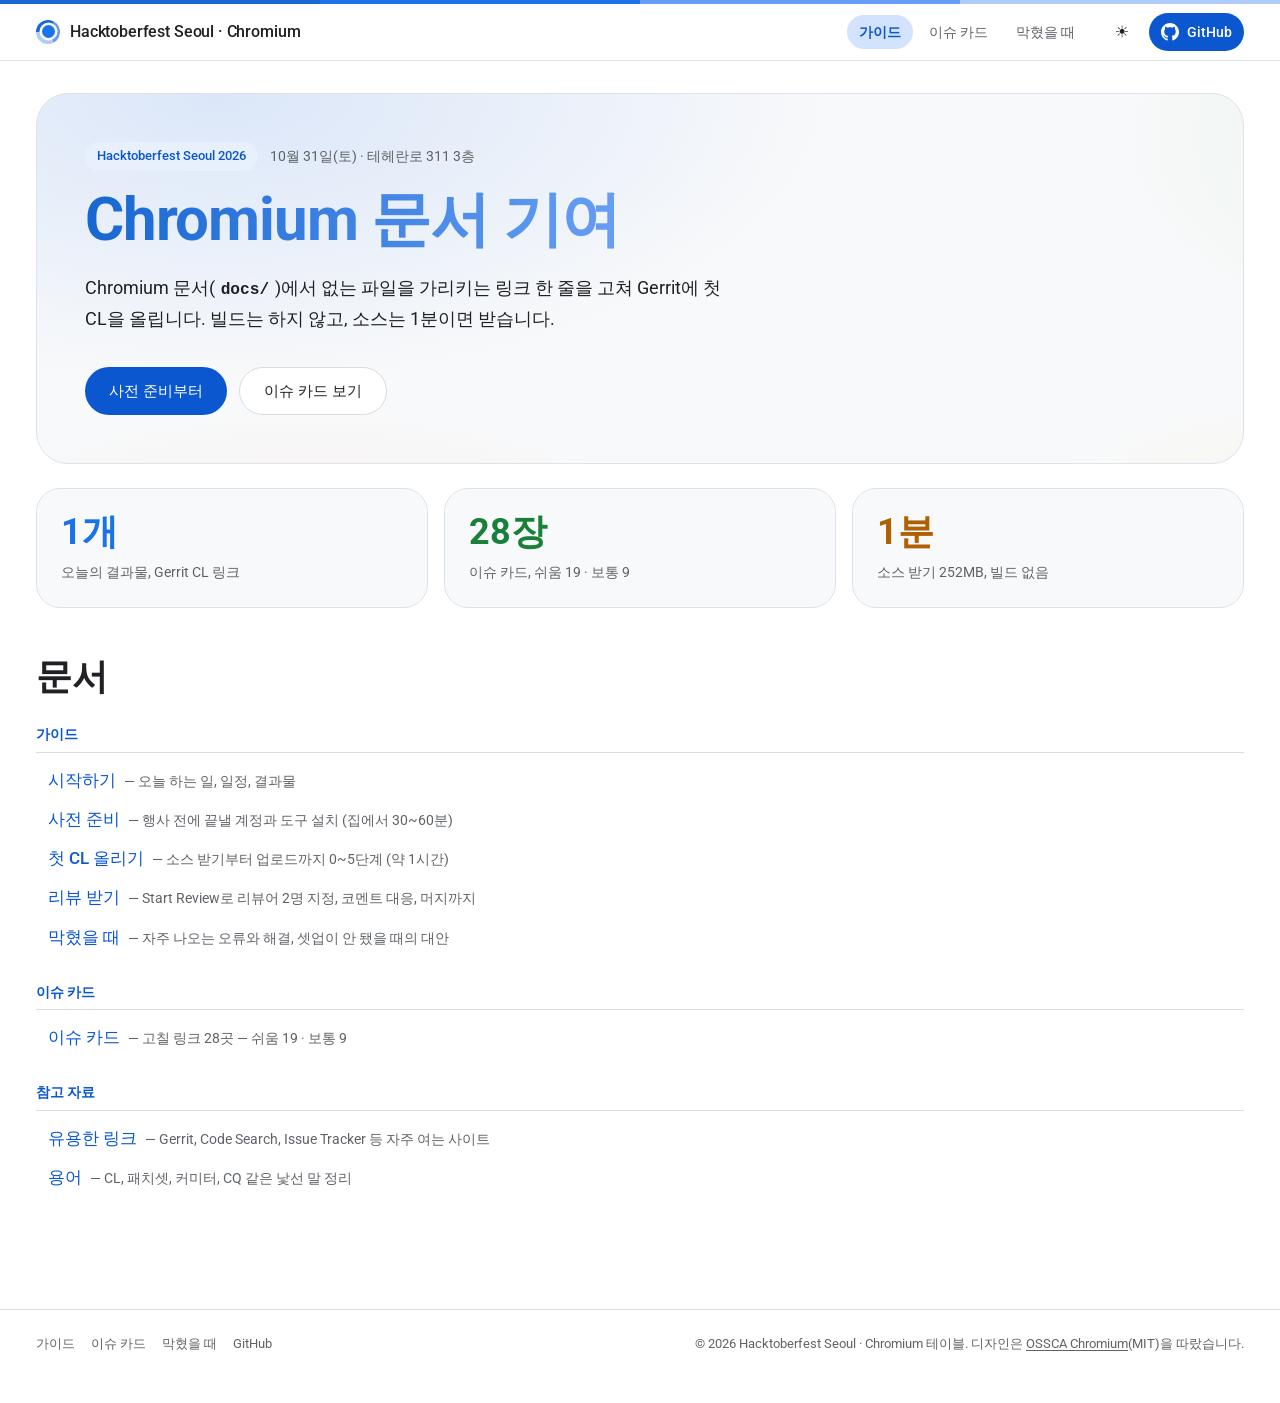
==== docs/index.html @ 9528ebf5 "Update guide site Co-Authored-By: Claude Opus 5.5 <noreply@anthropic.com>" ====
<!doctype html>
<html lang="ko">
<head>
<meta charset="utf-8">
<meta name="viewport" content="width=device-width, initial-scale=1">
<title>Hacktoberfest Seoul · Chromium 가이드</title>
<meta name="description" content="Hacktoberfest Seoul 2026 Chromium 테이블. Chromium 문서의 깨진 링크를 고쳐 Gerrit에 첫 CL을 올리는 가이드.">
<meta property="og:title" content="Hacktoberfest Seoul · Chromium 가이드">
<meta property="og:description" content="Hacktoberfest Seoul 2026 Chromium 테이블. Chromium 문서의 깨진 링크를 고쳐 Gerrit에 첫 CL을 올리는 가이드.">
<meta property="og:type" content="website">
<meta name="theme-color" content="#ffffff">
<link rel="icon" href="assets/favicon.png">
<link rel="preconnect" href="https://fonts.googleapis.com">
<link rel="preconnect" href="https://fonts.gstatic.com" crossorigin>
<link rel="stylesheet" href="https://fonts.googleapis.com/css2?family=Roboto:wght@400;500;700&display=swap">
<link rel="stylesheet" href="assets/site.css">
<script>(function(){try{var t=localStorage.getItem('theme');var d=t?t==='dark':window.matchMedia('(prefers-color-scheme: dark)').matches;if(d)document.documentElement.classList.add('dark');}catch(e){}})();</script>
</head>
<body>
<a class="skip" href="#main">본문으로 건너뛰기</a>
<header class="site-header">
  <div class="strip" aria-hidden="true"></div>
  <div class="container header-row">
    <a class="brand" href="index.html"><span class="mark" aria-hidden="true"><span></span></span><span class="brand-text">Hacktoberfest Seoul · Chromium</span></a>
    <nav class="site-nav" aria-label="주 메뉴"><a href="index.html" aria-current="page" class="is-active">가이드</a><a href="cards.html">이슈 카드</a><a href="troubleshooting.html">막혔을 때</a></nav>
    <div class="header-actions">
      <button type="button" class="theme-toggle" aria-label="테마 전환"><span class="sun">☀️</span><span class="moon">🌙</span></button>
      <a class="gh-pill" href="https://github.com/jmsmg/hacktoberfest-seoul-2026-chromium" target="_blank" rel="noopener" aria-label="GitHub 저장소"><svg xmlns="http://www.w3.org/2000/svg" width="18" height="18" viewBox="0 0 24 24" fill="currentColor" aria-hidden="true"><path d="M12 0c-6.626 0-12 5.373-12 12 0 5.302 3.438 9.8 8.207 11.387.599.111.793-.261.793-.577v-2.234c-3.338.726-4.033-1.416-4.033-1.416-.546-1.387-1.333-1.756-1.333-1.756-1.089-.745.083-.729.083-.729 1.205.084 1.839 1.237 1.839 1.237 1.07 1.834 2.807 1.304 3.492.997.107-.775.418-1.305.762-1.604-2.665-.305-5.467-1.334-5.467-5.931 0-1.311.469-2.381 1.236-3.221-.124-.303-.535-1.524.117-3.176 0 0 1.008-.322 3.301 1.23.957-.266 1.983-.399 3.003-.404 1.02.005 2.047.138 3.006.404 2.291-1.552 3.297-1.23 3.297-1.23.653 1.653.242 2.874.118 3.176.77.84 1.235 1.911 1.235 3.221 0 4.609-2.807 5.624-5.479 5.921.43.372.823 1.102.823 2.222v3.293c0 .319.192.694.801.576 4.765-1.589 8.199-6.086 8.199-11.386 0-6.627-5.373-12-12-12z"/></svg><span>GitHub</span></a>
    </div>
  </div>
</header>
<main id="main" class="container main">
<section class="hero brand-mesh">
  <p class="eyebrow"><span class="label-chip">Hacktoberfest Seoul 2026</span><span>10월 31일(토) · 테헤란로 311 3층</span></p>
  <h1 class="hero-title"><span class="brand-gradient-text">Chromium 문서 기여</span></h1>
  <p class="hero-lead">Chromium 문서(<code>docs/</code>)에서 없는 파일을 가리키는 링크 한 줄을 고쳐 Gerrit에 첫 CL을 올립니다. 빌드는 하지 않고, 소스는 1분이면 받습니다.</p>
  <div class="hero-cta"><a class="btn btn-primary" href="setup.html">사전 준비부터</a><a class="btn btn-outline" href="cards.html">이슈 카드 보기</a></div>
</section>
<section class="stats" aria-label="한눈에">
  <div class="stat"><p class="stat-num blue">1개</p><p class="stat-label">오늘의 결과물, Gerrit CL 링크</p></div>
  <div class="stat"><p class="stat-num green">28장</p><p class="stat-label">이슈 카드, 쉬움 19 · 보통 9</p></div>
  <div class="stat"><p class="stat-num amber">1분</p><p class="stat-label">소스 받기 252MB, 빌드 없음</p></div>
</section>
<section class="home-docs">
  <h2 class="page-title">문서</h2>
<section class="index-group"><h2>가이드</h2><ul><li><a href="start.html"><span class="index-title">시작하기</span><span class="index-desc">— 오늘 하는 일, 일정, 결과물</span></a></li><li><a href="setup.html"><span class="index-title">사전 준비</span><span class="index-desc">— 행사 전에 끝낼 계정과 도구 설치 (집에서 30~60분)</span></a></li><li><a href="first-cl.html"><span class="index-title">첫 CL 올리기</span><span class="index-desc">— 소스 받기부터 업로드까지 0~5단계 (약 1시간)</span></a></li><li><a href="review.html"><span class="index-title">리뷰 받기</span><span class="index-desc">— Start Review로 리뷰어 2명 지정, 코멘트 대응, 머지까지</span></a></li><li><a href="troubleshooting.html"><span class="index-title">막혔을 때</span><span class="index-desc">— 자주 나오는 오류와 해결, 셋업이 안 됐을 때의 대안</span></a></li></ul></section>
<section class="index-group"><h2>이슈 카드</h2><ul><li><a href="cards.html"><span class="index-title">이슈 카드</span><span class="index-desc">— 고칠 링크 28곳 — 쉬움 19 · 보통 9</span></a></li></ul></section>
<section class="index-group"><h2>참고 자료</h2><ul><li><a href="links.html"><span class="index-title">유용한 링크</span><span class="index-desc">— Gerrit, Code Search, Issue Tracker 등 자주 여는 사이트</span></a></li><li><a href="glossary.html"><span class="index-title">용어</span><span class="index-desc">— CL, 패치셋, 커미터, CQ 같은 낯선 말 정리</span></a></li></ul></section>
</section>
</main>
<footer class="site-footer">
  <div class="container footer-row">
    <nav class="footer-nav" aria-label="바닥 메뉴"><a href="index.html">가이드</a><a href="cards.html">이슈 카드</a><a href="troubleshooting.html">막혔을 때</a><a href="https://github.com/jmsmg/hacktoberfest-seoul-2026-chromium" target="_blank" rel="noopener">GitHub</a></nav>
    <p>© 2026 Hacktoberfest Seoul · Chromium 테이블. 디자인은 <a href="https://github.com/OSSCA-chromium/contributions" target="_blank" rel="noopener">OSSCA Chromium</a>(MIT)을 따랐습니다.</p>
  </div>
</footer>
<script src="assets/site.js"></script>
</body>
</html>
---- docs/assets/site.css ----
/* Hacktoberfest Seoul · Chromium 가이드
   색·글꼴·배치는 OSSCA Chromium 가이드(github.com/OSSCA-chromium/contributions, MIT)의
   src/app/globals.css 토큰과 DESIGN.md(Google I/O 테마)를 옮겨 온 것이다. */

:root {
  --primary: #0b57d0;
  --on-primary: #ffffff;
  --primary-container: #e8f0fe;
  --primary-weak: #d3e3fd;
  --bg: #ffffff;
  --surface: #f8f9fa;
  --surface-variant: #f1f3f4;
  --ink: #202124;
  --muted: #5f6368;
  --outline: #dadce0;
  --success: #188038;
  --success-weak: #e6f4ea;
  --warning-ink: #7c4a03;
  --warning-weak: #feefc3;
  --error: #d93025;
  --link: #0b57d0;
  --c1: #1967d2;
  --c2: #1a73e8;
  --c3: #669df6;
  --c4: #aecbfa;
  --m1: #f7f9fc;
  --m2: #eef2fa;
  --m3: #e3eaf8;
  --mline: #dde3ec;
  --mesh-base: #f8f9fa;
  --mesh-blue: rgba(66, 133, 244, 0.16);
  --mesh-green: rgba(52, 168, 83, 0.14);
  --mesh-yellow: rgba(251, 188, 4, 0.14);
  --mesh-red: rgba(234, 67, 53, 0.1);
  --gradient-from: #1767d1;
  --gradient-to: #679ef5;
  --code-bg: #1f2937;
  --code-ink: #f3f4f6;
  --code-comment: #9ca3af;
  --stat-blue: #1a73e8;
  --stat-green: #188038;
  --stat-amber: #b06000;
  --font: "Roboto", "Apple SD Gothic Neo", "Malgun Gothic", "Noto Sans KR", system-ui, -apple-system, sans-serif;
  --mono: "Menlo", "Monaco", "Consolas", "Courier New", monospace;
  color-scheme: light;
}

.dark {
  --primary: #8ab4f8;
  --on-primary: #202124;
  --primary-container: #28374e;
  --primary-weak: #28374e;
  --bg: #202124;
  --surface: #292a2d;
  --surface-variant: #3c4043;
  --ink: #e8eaed;
  --muted: #9aa0a6;
  --outline: #5f6368;
  --success: #81c995;
  --success-weak: #1f3529;
  --warning-ink: #fdd663;
  --warning-weak: #3f3219;
  --error: #f28b82;
  --link: #8ab4f8;
  --c1: #aecbfa;
  --c2: #669df6;
  --c3: #1a73e8;
  --c4: #1967d2;
  --m1: #282a2d;
  --m2: #303134;
  --m3: #3c4043;
  --mline: #3c4043;
  --mesh-base: #292a2d;
  --mesh-blue: rgba(138, 180, 248, 0.14);
  --mesh-green: rgba(129, 201, 149, 0.12);
  --mesh-yellow: rgba(253, 214, 99, 0.1);
  --mesh-red: rgba(242, 139, 130, 0.08);
  --gradient-from: #8ab4f8;
  --gradient-to: #c6dafc;
  --code-bg: #171a1f;
  --stat-blue: #8ab4f8;
  --stat-green: #81c995;
  --stat-amber: #fdd663;
  color-scheme: dark;
}

*, *::before, *::after { box-sizing: border-box; }
html { -webkit-text-size-adjust: 100%; scroll-padding-top: 5rem; }
body {
  margin: 0;
  background: var(--bg);
  color: var(--ink);
  font-family: var(--font);
  line-height: 1.6;
  min-height: 100vh;
  display: flex;
  flex-direction: column;
  word-break: keep-all;
  overflow-wrap: anywhere;
}
a { color: inherit; text-decoration: none; }
img { display: block; max-width: 100%; height: auto; }
button { font: inherit; color: inherit; }
code { font-family: var(--mono); }

.container { width: 100%; max-width: 80rem; margin: 0 auto; padding: 0 2.25rem; }
@media (max-width: 640px) { .container { padding: 0 1rem; } }

.skip { position: absolute; left: -999px; top: 0; background: var(--primary); color: var(--on-primary); padding: .5rem 1rem; border-radius: 0 0 .5rem 0; z-index: 50; }
.skip:focus { left: 0; }
:focus-visible { outline: 2px solid var(--primary); outline-offset: 2px; border-radius: 4px; }

/* ---------- 머리 ---------- */
.site-header { position: sticky; top: 0; z-index: 20; background: var(--bg); border-bottom: 1px solid var(--mline); }
.strip { height: 4px; background: linear-gradient(90deg, var(--c1) 0 25%, var(--c2) 25% 50%, var(--c3) 50% 75%, var(--c4) 75% 100%); }
.header-row { display: flex; align-items: center; gap: 1.25rem; min-height: 3.5rem; }
.brand { display: inline-flex; align-items: center; gap: .625rem; min-width: 0; margin-right: auto; font-size: 15.5px; font-weight: 500; letter-spacing: -.01em; white-space: nowrap; }
.brand-text { min-width: 0; overflow: hidden; text-overflow: ellipsis; }
.mark { position: relative; display: inline-block; flex: none; width: 24px; height: 24px; border-radius: 50%;
  background: conic-gradient(from -90deg, var(--c1) 0 33.34%, var(--c3) 33.34% 66.67%, var(--c4) 66.67% 100%); }
.mark > span { position: absolute; inset: 5.5px; border-radius: 50%; background: var(--c2); box-shadow: 0 0 0 2.5px var(--bg); }
.site-nav { display: flex; flex-wrap: wrap; gap: .25rem; font-size: 14px; }
.site-nav a { padding: .375rem .75rem; border-radius: 9999px; color: var(--muted); }
.site-nav a:hover { background: var(--m2); }
.site-nav a.is-active { background: var(--primary-weak); color: var(--primary); font-weight: 600; }
.header-actions { display: flex; align-items: center; gap: .5rem; }
.theme-toggle { border: 0; background: transparent; padding: .5rem; border-radius: 9999px; cursor: pointer; line-height: 1; font-size: 16px; }
.theme-toggle:hover { background: var(--surface-variant); }
.theme-toggle .moon, .dark .theme-toggle .sun { display: none; }
.dark .theme-toggle .moon { display: inline; }
.gh-pill { display: inline-flex; align-items: center; gap: .5rem; margin-left: .25rem; padding: .5rem .75rem; border-radius: 9999px; background: var(--primary); color: var(--on-primary); font-size: 14px; font-weight: 500; }
.gh-pill:hover { opacity: .9; }
@media (max-width: 900px) {
  .header-row { display: grid; grid-template-columns: minmax(0, 1fr) auto; gap: .5rem .75rem; padding-top: .5rem; padding-bottom: .5rem; }
  .site-nav { order: 3; grid-column: 1 / -1; font-size: 13px; }
  .site-nav a { padding: .375rem .5rem; }
}
@media (max-width: 480px) { .gh-pill span { display: none; } .gh-pill { padding: .5rem; margin-left: 0; } }

.main { flex: 1; padding-top: 2rem; padding-bottom: 2rem; min-width: 0; }

/* ---------- 문서 배치: 왼쪽 목록 · 본문 · 오른쪽 목차 ---------- */
.doc-layout { display: grid; grid-template-columns: 12rem minmax(0, 1fr) 10rem; gap: 2rem; align-items: start; }
.doc-sidebar, .doc-toc { position: sticky; top: 5.25rem; max-height: calc(100vh - 6rem); overflow: auto; }
.doc { min-width: 0; max-width: 50rem; }
.m-only { display: none; }
@media (max-width: 1023px) {
  .doc-layout { grid-template-columns: minmax(0, 1fr); }
  .doc-sidebar, .doc-toc { display: none; }
  .m-only { display: block; }
}

.docs-group { margin-bottom: 1rem; font-size: 14px; }
.docs-group h2 { margin: 0 0 .375rem; padding: 0 .75rem .375rem; border-bottom: 1px solid var(--outline); font-size: 11px; font-weight: 600; color: var(--primary); }
.docs-group ul { list-style: none; margin: 0; padding: 0; }
.docs-group li + li { margin-top: .125rem; }
.docs-group a { display: block; padding: .375rem .75rem; border-radius: .75rem; color: var(--ink); }
.docs-group a:hover { background: var(--surface-variant); }
.docs-group a.is-active { background: var(--primary-container); color: var(--primary); font-weight: 500; }

.toc { font-size: 14px; }
.toc h2 { margin: 0 0 .5rem; font-size: 12px; font-weight: 600; color: var(--muted); }
.toc ul { list-style: none; margin: 0; padding: 0; }
.toc li { margin: .25rem 0; line-height: 1.4; }
.toc li.lv3 { padding-left: .75rem; }
.toc a { color: var(--muted); }
.toc a:hover, .toc a.is-current { color: var(--primary); }

.m-collapse { margin-bottom: .75rem; border: 1px solid var(--mline); border-radius: 1rem; background: var(--m1); }
.m-collapse > summary { cursor: pointer; padding: .625rem 1rem; font-size: 14px; font-weight: 500; color: var(--muted); list-style: none; }
.m-collapse > summary::-webkit-details-marker { display: none; }
.m-collapse > summary::after { content: "▾"; float: right; }
.m-collapse[open] > summary::after { content: "▴"; }
.m-collapse-body { padding: .25rem .5rem .75rem; }

.page-title { margin: 0 0 1.5rem; font-size: 2.25rem; line-height: 1.2; font-weight: 700; letter-spacing: -.01em; }
@media (max-width: 640px) { .page-title { font-size: 1.875rem; } }

/* ---------- 본문 (Tailwind typography 기본값 + OSSCA 덮어쓰기) ---------- */
.prose { font-size: 1rem; line-height: 1.75; color: var(--ink); }
.prose > :first-child { margin-top: 0; }
.prose p { margin: 1.25em 0; }
.prose a { color: var(--link); font-weight: 500; }
.prose a:hover { text-decoration: underline; }
.prose strong { font-weight: 700; }
.prose h2 { margin: 2em 0 1em; padding-bottom: .5rem; border-bottom: 1px solid var(--mline); font-size: 1.5em; line-height: 1.33; font-weight: 700; }
.prose h3 { margin: 1.6em 0 .6em; font-size: 1.25em; line-height: 1.6; font-weight: 600; }
.prose h2, .prose h3 { position: relative; scroll-margin-top: 5rem; }
.prose .anchor { margin-left: .4em; color: var(--outline); font-weight: 400; opacity: 0; }
.prose h2:hover .anchor, .prose h3:hover .anchor, .prose .anchor:focus { opacity: 1; }
.prose ul, .prose ol { margin: 1.25em 0; padding-left: 1.625em; }
.prose li { margin: .5em 0; padding-left: .375em; }
.prose li::marker { color: var(--muted); }
.prose :not(pre) > code { padding: .15em .4em; border-radius: .3rem; background: var(--m2); color: var(--ink); font-size: .875em; font-weight: 600; }
.prose figure { margin: 2em 0; }
.prose figure img { border: 1px solid var(--mline); border-radius: .75rem; background: #fff; }
.prose figure.narrow img { width: 100%; max-width: 28rem; }
.prose figcaption { margin-top: .75em; font-size: .875em; color: var(--muted); }

.code-block { position: relative; margin: 1.5em 0; }
.code-block pre { margin: 0; padding: 1.25rem 1.5rem; border-radius: .75rem; background: var(--code-bg); color: var(--code-ink); overflow-x: auto; }
.dark .code-block pre { border: 1px solid var(--outline); }
.code-block code { display: block; font-family: var(--mono); font-size: .875rem; line-height: 1.6; white-space: pre; background: transparent; color: inherit; }
.code-block .c { color: var(--code-comment); font-style: italic; }
.code-block .copy { position: absolute; top: .5rem; right: .5rem; padding: .25rem .625rem; border: 1px solid #4b5563; border-radius: 9999px; background: #374151; color: #e5e7eb; font-size: 12px; cursor: pointer; }
/* 마우스가 있으면 올렸을 때만 보이고, 터치 화면에서는 늘 보이되 첫 줄을 가리지 않게 위에 자리를 둔다 */
@media (hover: hover) {
  .code-block .copy { opacity: 0; transition: opacity .15s; }
  .code-block:hover .copy, .code-block .copy:focus-visible, .code-block .copy.done { opacity: 1; }
}
@media (hover: none) { .code-block pre { padding-top: 2.75rem; } }
.code-block .copy.done { background: #188038; border-color: #188038; color: #fff; }
.code-block pre::-webkit-scrollbar { height: 8px; background: #1f2937; }
.code-block pre::-webkit-scrollbar-thumb { background: #4b5563; border-radius: 4px; }

.table-wrap { margin: 1.5em 0; overflow-x: auto; }
.prose table { width: 100%; border-collapse: collapse; font-size: .875em; line-height: 1.6; }
.prose th { text-align: left; font-weight: 600; padding: .6em .75em; border-bottom: 1px solid var(--outline); background: var(--m2); white-space: nowrap; }
.prose td { padding: .6em .75em; border-bottom: 1px solid var(--mline); vertical-align: top; }
/* 좁은 화면: 표의 행을 카드처럼 쌓고, 칸마다 머리글 이름(data-label)을 위에 붙인다 */
@media (max-width: 640px) {
  .prose .table-wrap { overflow: visible; }
  .prose table.stack, .prose table.stack tbody, .prose table.stack tr, .prose table.stack td { display: block; width: 100%; }
  .prose table.stack thead { display: none; }
  .prose table.stack { font-size: .9375em; border-top: 1px solid var(--outline); }
  .prose table.stack tr { padding: .75rem 0; border-bottom: 1px solid var(--mline); }
  .prose table.stack td { padding: .125rem 0; border: 0; }
  .prose table.stack td:empty { display: none; }
  .prose table.stack td::before { content: attr(data-label); display: block; margin-bottom: .125rem; font-size: 12px; font-weight: 600; color: var(--muted); }
  .prose table.stack td:first-child { font-weight: 600; }
}

.pager { display: flex; justify-content: space-between; gap: 1rem; margin-top: 3rem; padding-top: 1.5rem; border-top: 1px solid var(--outline); }
.pager a { display: flex; flex-direction: column; color: var(--primary); }
.pager a:hover { text-decoration: underline; }
.pager a span { font-size: 12px; color: var(--muted); }
.pager .next { text-align: right; align-items: flex-end; }

/* ---------- 첫 화면 ---------- */
.hero { padding: 3rem; border-radius: 2rem; margin-bottom: 1.5rem; border: 1px solid var(--mline); }
.brand-mesh {
  background-color: var(--mesh-base);
  background-image:
    radial-gradient(55% 85% at 10% 0%, var(--mesh-blue), transparent 62%),
    radial-gradient(50% 75% at 90% 8%, var(--mesh-green), transparent 60%),
    radial-gradient(45% 70% at 78% 95%, var(--mesh-yellow), transparent 62%),
    radial-gradient(40% 65% at 15% 100%, var(--mesh-red), transparent 65%);
  background-size: 150% 150%;
  animation: brand-mesh-drift 20s ease-in-out infinite alternate;
}
@keyframes brand-mesh-drift { 0% { background-position: 0% 0%; } 100% { background-position: 100% 100%; } }
@media (prefers-reduced-motion: reduce) { .brand-mesh { animation: none; } }
.brand-gradient-text { background-image: linear-gradient(90deg, var(--gradient-from), var(--gradient-to)); -webkit-background-clip: text; background-clip: text; color: transparent; }
.eyebrow { display: flex; flex-wrap: wrap; align-items: center; gap: .5rem .75rem; margin: 0 0 1rem; font-size: 14px; color: var(--muted); }
.label-chip { display: inline-block; padding: .25rem .75rem; border-radius: 9999px; background: var(--primary-container); color: var(--primary); font-weight: 500; font-size: 13px; }
.hero-title { margin: 0; font-size: clamp(2.5rem, 6vw, 3.75rem); line-height: 1.1; font-weight: 700; letter-spacing: -.02em; }
.hero-lead { max-width: 40rem; margin: 1.25rem 0 0; font-size: 1.125rem; line-height: 1.7; color: var(--ink); }
.hero-lead code { padding: .1em .35em; border-radius: .3rem; background: var(--m2); font-size: .9em; font-weight: 600; }
.hero-cta { display: flex; flex-wrap: wrap; gap: .75rem; margin-top: 2rem; }
.btn { display: inline-flex; align-items: center; justify-content: center; padding: .7rem 1.5rem; border-radius: 9999px; font-size: 15px; font-weight: 500; }
.btn-primary { background: var(--primary); color: var(--on-primary); }
.btn-primary:hover { opacity: .9; }
.btn-outline { border: 1px solid var(--outline); color: var(--ink); background: var(--bg); }
.btn-outline:hover { background: var(--surface-variant); }
@media (max-width: 640px) { .hero { padding: 2rem 1.25rem; border-radius: 1.5rem; } }

.stats { display: grid; grid-template-columns: repeat(3, minmax(0, 1fr)); gap: 1rem; margin-bottom: 3rem; }
.stat { padding: 1.5rem; border: 1px solid var(--mline); border-radius: 1.5rem; background: var(--surface); }
.stat-num { margin: 0; font-size: 2.25rem; line-height: 1.1; font-weight: 700; }
.stat-num.blue { color: var(--stat-blue); }
.stat-num.green { color: var(--stat-green); }
.stat-num.amber { color: var(--stat-amber); }
.stat-label { margin: .5rem 0 0; font-size: 14px; color: var(--muted); }
@media (max-width: 760px) { .stats { grid-template-columns: minmax(0, 1fr); } }

.index-group { margin-bottom: 1.5rem; }
.index-group h2 { margin: 0 0 .5rem; padding-bottom: .375rem; border-bottom: 1px solid var(--outline); font-size: 14px; font-weight: 600; color: var(--primary); }
.index-group ul { list-style: none; margin: 0; padding: 0; }
.index-group a { display: flex; flex-wrap: wrap; align-items: baseline; gap: 0 .5rem; padding: .375rem .75rem; border-radius: .75rem; }
.index-group a:hover { background: var(--surface-variant); }
.index-title { font-weight: 500; color: var(--primary); font-size: 1.0625rem; }
.index-desc { font-size: 14px; color: var(--muted); }

/* ---------- 이슈 카드 ---------- */
.card-filters { display: flex; flex-wrap: wrap; gap: .5rem; margin: 1.5rem 0 1rem; }
.chip { border: 0; padding: .4rem 1rem; border-radius: 9999px; background: var(--surface-variant); color: var(--muted); font-size: 14px; cursor: pointer; }
.chip b { font-weight: 600; }
.chip.is-active { background: var(--primary); color: var(--on-primary); }
.card-list { list-style: none; margin: 0 0 1.5rem; padding: 0; border: 1px solid var(--mline); border-radius: 1rem; overflow: hidden; }
.prose .card-list li { margin: 0; padding-left: 0; }
.card-row { display: grid; grid-template-columns: 2rem 3.25rem minmax(0, 1fr) auto; gap: .25rem .75rem; align-items: baseline; padding: .75rem 1rem; border-bottom: 1px solid var(--mline); }
.card-row:last-child { border-bottom: 0; }
.card-row:hover { background: var(--m1); }
.card-row[hidden] { display: none; }
.card-num { color: var(--muted); font-size: 14px; font-variant-numeric: tabular-nums; }
.card-body { min-width: 0; }
.prose code.card-file { padding: 0; background: transparent; font-size: .875rem; font-weight: 600; overflow-wrap: anywhere; }
.card-todo { margin: .125rem 0 0 !important; font-size: 14px; line-height: 1.6; color: var(--muted); }
.card-open { font-size: 13px; font-weight: 500; color: var(--link) !important; white-space: nowrap; }
.badge { display: inline-block; padding: .1rem .55rem; border-radius: 9999px; font-size: 12px; font-weight: 600; text-align: center; white-space: nowrap; }
.badge-easy { background: var(--success-weak); color: var(--success); }
.badge-normal { background: var(--warning-weak); color: var(--warning-ink); }
.badge-caution { margin-left: .5rem; background: var(--surface-variant); color: var(--muted); }
@media (max-width: 640px) {
  .card-row { grid-template-columns: auto auto minmax(0, 1fr); }
  .card-body { grid-column: 1 / -1; }
  .card-open { grid-column: 3; grid-row: 1; justify-self: end; }
}

/* ---------- 바닥 ---------- */
.site-footer { margin-top: 3.5rem; border-top: 1px solid var(--outline); }
.footer-row { display: flex; flex-wrap: wrap; align-items: center; justify-content: space-between; gap: 1rem; padding-top: 1.5rem; padding-bottom: 3rem; font-size: 13px; color: var(--muted); }
.footer-row p { margin: 0; }
.footer-nav { display: flex; flex-wrap: wrap; gap: 1rem; }
.footer-row a:hover { color: var(--primary); }
.footer-row p a { text-decoration: underline; text-underline-offset: 2px; }
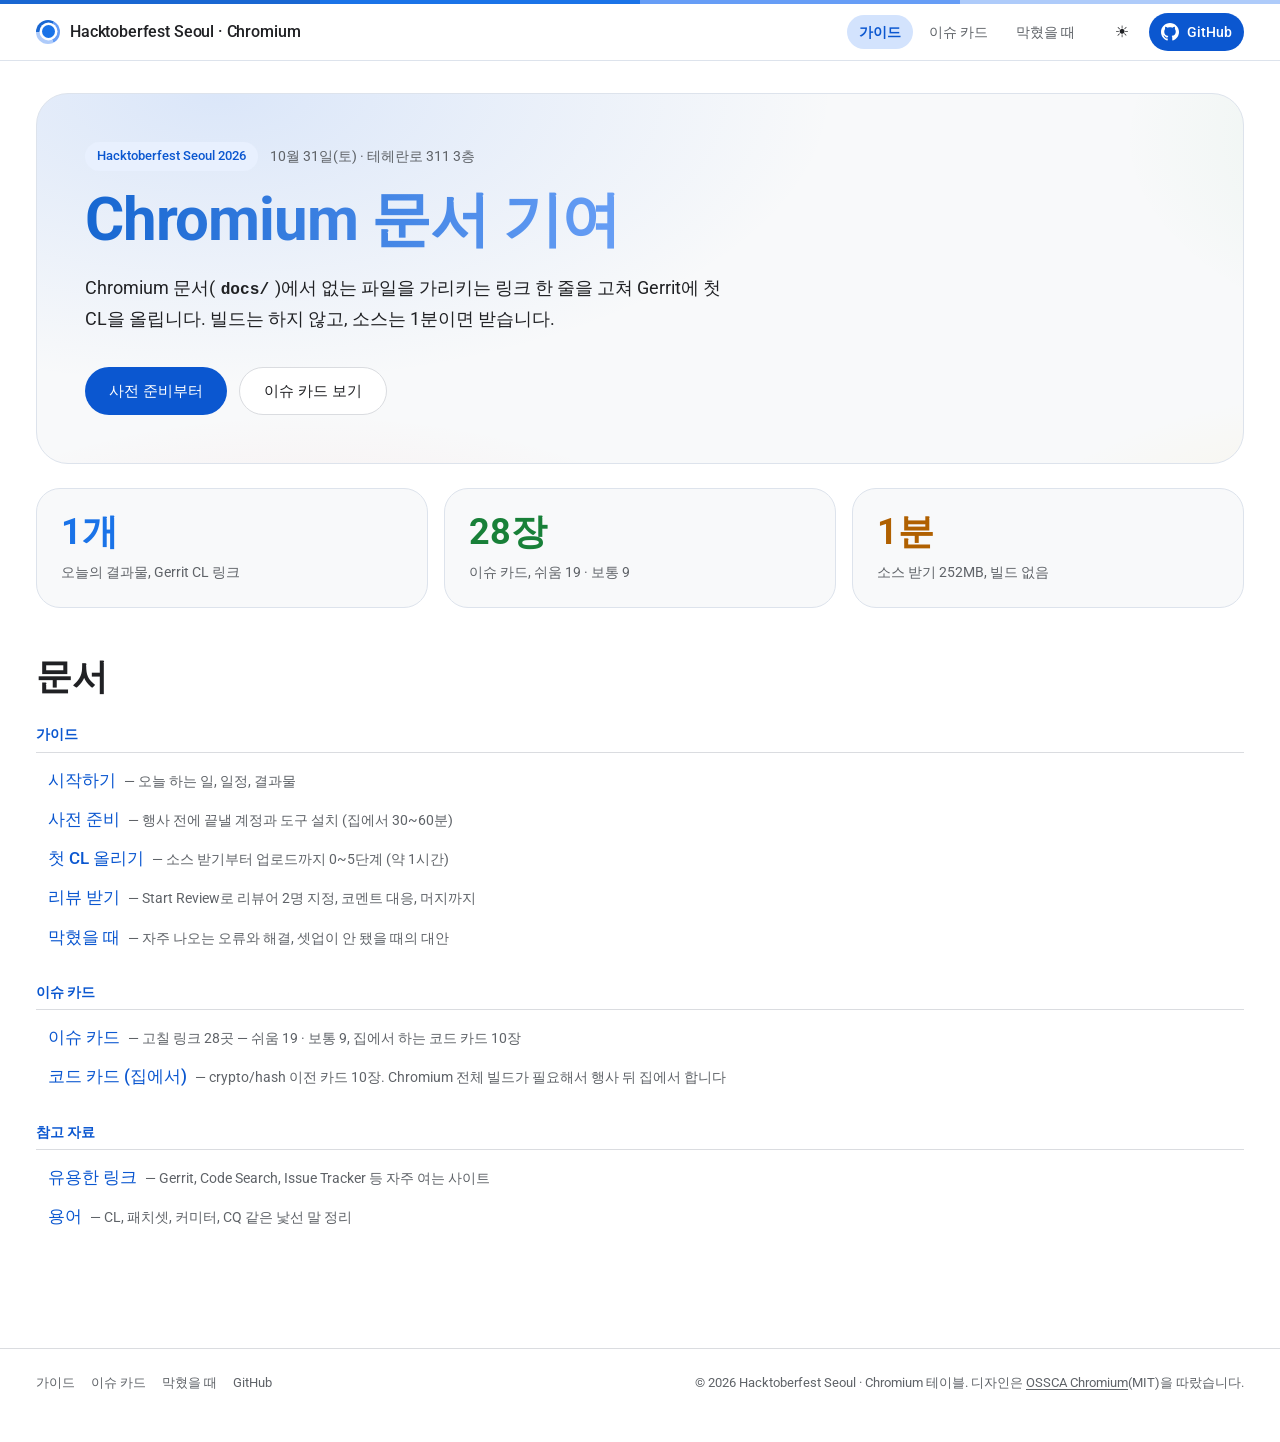
==== commit 36bbdc5d: "Update guide site Co-Authored-By: Claude Opus 5.5 <noreply@anthropic.com>" ====
--- a/docs/index.html
+++ b/docs/index.html
@@ -44,7 +44,7 @@
 <section class="home-docs">
   <h2 class="page-title">문서</h2>
 <section class="index-group"><h2>가이드</h2><ul><li><a href="start.html"><span class="index-title">시작하기</span><span class="index-desc">— 오늘 하는 일, 일정, 결과물</span></a></li><li><a href="setup.html"><span class="index-title">사전 준비</span><span class="index-desc">— 행사 전에 끝낼 계정과 도구 설치 (집에서 30~60분)</span></a></li><li><a href="first-cl.html"><span class="index-title">첫 CL 올리기</span><span class="index-desc">— 소스 받기부터 업로드까지 0~5단계 (약 1시간)</span></a></li><li><a href="review.html"><span class="index-title">리뷰 받기</span><span class="index-desc">— Start Review로 리뷰어 2명 지정, 코멘트 대응, 머지까지</span></a></li><li><a href="troubleshooting.html"><span class="index-title">막혔을 때</span><span class="index-desc">— 자주 나오는 오류와 해결, 셋업이 안 됐을 때의 대안</span></a></li></ul></section>
-<section class="index-group"><h2>이슈 카드</h2><ul><li><a href="cards.html"><span class="index-title">이슈 카드</span><span class="index-desc">— 고칠 링크 28곳 — 쉬움 19 · 보통 9</span></a></li></ul></section>
+<section class="index-group"><h2>이슈 카드</h2><ul><li><a href="cards.html"><span class="index-title">이슈 카드</span><span class="index-desc">— 고칠 링크 28곳 — 쉬움 19 · 보통 9, 집에서 하는 코드 카드 10장</span></a></li><li><a href="code.html"><span class="index-title">코드 카드 (집에서)</span><span class="index-desc">— crypto/hash 이전 카드 10장. Chromium 전체 빌드가 필요해서 행사 뒤 집에서 합니다</span></a></li></ul></section>
 <section class="index-group"><h2>참고 자료</h2><ul><li><a href="links.html"><span class="index-title">유용한 링크</span><span class="index-desc">— Gerrit, Code Search, Issue Tracker 등 자주 여는 사이트</span></a></li><li><a href="glossary.html"><span class="index-title">용어</span><span class="index-desc">— CL, 패치셋, 커미터, CQ 같은 낯선 말 정리</span></a></li></ul></section>
 </section>
 </main>
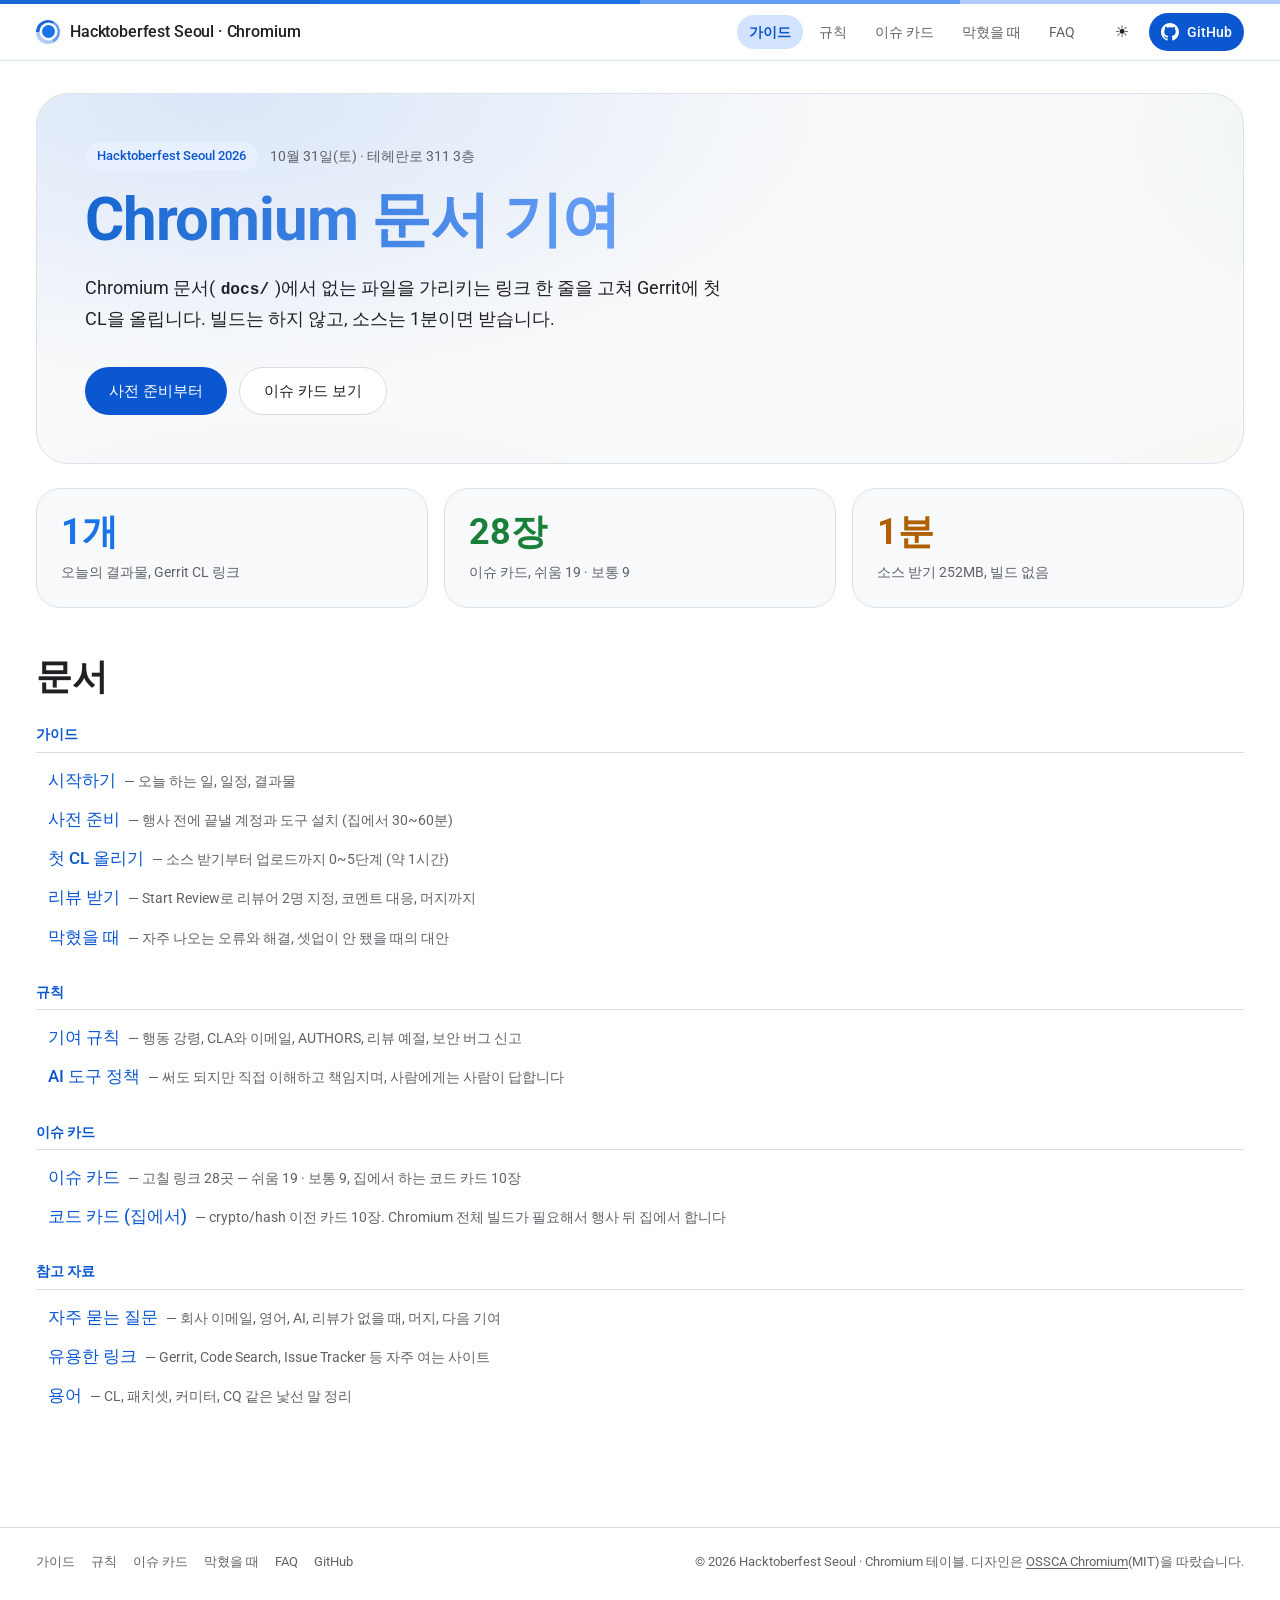
==== commit 19d0e63a: "Update guide site Co-Authored-By: Claude Opus 5.5 <noreply@anthropic.com>" ====
--- a/docs/index.html
+++ b/docs/index.html
@@ -22,7 +22,7 @@
   <div class="strip" aria-hidden="true"></div>
   <div class="container header-row">
     <a class="brand" href="index.html"><span class="mark" aria-hidden="true"><span></span></span><span class="brand-text">Hacktoberfest Seoul · Chromium</span></a>
-    <nav class="site-nav" aria-label="주 메뉴"><a href="index.html" aria-current="page" class="is-active">가이드</a><a href="cards.html">이슈 카드</a><a href="troubleshooting.html">막혔을 때</a></nav>
+    <nav class="site-nav" aria-label="주 메뉴"><a href="index.html" aria-current="page" class="is-active">가이드</a><a href="rules.html">규칙</a><a href="cards.html">이슈 카드</a><a href="troubleshooting.html">막혔을 때</a><a href="faq.html">FAQ</a></nav>
     <div class="header-actions">
       <button type="button" class="theme-toggle" aria-label="테마 전환"><span class="sun">☀️</span><span class="moon">🌙</span></button>
       <a class="gh-pill" href="https://github.com/jmsmg/hacktoberfest-seoul-2026-chromium" target="_blank" rel="noopener" aria-label="GitHub 저장소"><svg xmlns="http://www.w3.org/2000/svg" width="18" height="18" viewBox="0 0 24 24" fill="currentColor" aria-hidden="true"><path d="M12 0c-6.626 0-12 5.373-12 12 0 5.302 3.438 9.8 8.207 11.387.599.111.793-.261.793-.577v-2.234c-3.338.726-4.033-1.416-4.033-1.416-.546-1.387-1.333-1.756-1.333-1.756-1.089-.745.083-.729.083-.729 1.205.084 1.839 1.237 1.839 1.237 1.07 1.834 2.807 1.304 3.492.997.107-.775.418-1.305.762-1.604-2.665-.305-5.467-1.334-5.467-5.931 0-1.311.469-2.381 1.236-3.221-.124-.303-.535-1.524.117-3.176 0 0 1.008-.322 3.301 1.23.957-.266 1.983-.399 3.003-.404 1.02.005 2.047.138 3.006.404 2.291-1.552 3.297-1.23 3.297-1.23.653 1.653.242 2.874.118 3.176.77.84 1.235 1.911 1.235 3.221 0 4.609-2.807 5.624-5.479 5.921.43.372.823 1.102.823 2.222v3.293c0 .319.192.694.801.576 4.765-1.589 8.199-6.086 8.199-11.386 0-6.627-5.373-12-12-12z"/></svg><span>GitHub</span></a>
@@ -44,13 +44,14 @@
 <section class="home-docs">
   <h2 class="page-title">문서</h2>
 <section class="index-group"><h2>가이드</h2><ul><li><a href="start.html"><span class="index-title">시작하기</span><span class="index-desc">— 오늘 하는 일, 일정, 결과물</span></a></li><li><a href="setup.html"><span class="index-title">사전 준비</span><span class="index-desc">— 행사 전에 끝낼 계정과 도구 설치 (집에서 30~60분)</span></a></li><li><a href="first-cl.html"><span class="index-title">첫 CL 올리기</span><span class="index-desc">— 소스 받기부터 업로드까지 0~5단계 (약 1시간)</span></a></li><li><a href="review.html"><span class="index-title">리뷰 받기</span><span class="index-desc">— Start Review로 리뷰어 2명 지정, 코멘트 대응, 머지까지</span></a></li><li><a href="troubleshooting.html"><span class="index-title">막혔을 때</span><span class="index-desc">— 자주 나오는 오류와 해결, 셋업이 안 됐을 때의 대안</span></a></li></ul></section>
+<section class="index-group"><h2>규칙</h2><ul><li><a href="rules.html"><span class="index-title">기여 규칙</span><span class="index-desc">— 행동 강령, CLA와 이메일, AUTHORS, 리뷰 예절, 보안 버그 신고</span></a></li><li><a href="ai.html"><span class="index-title">AI 도구 정책</span><span class="index-desc">— 써도 되지만 직접 이해하고 책임지며, 사람에게는 사람이 답합니다</span></a></li></ul></section>
 <section class="index-group"><h2>이슈 카드</h2><ul><li><a href="cards.html"><span class="index-title">이슈 카드</span><span class="index-desc">— 고칠 링크 28곳 — 쉬움 19 · 보통 9, 집에서 하는 코드 카드 10장</span></a></li><li><a href="code.html"><span class="index-title">코드 카드 (집에서)</span><span class="index-desc">— crypto/hash 이전 카드 10장. Chromium 전체 빌드가 필요해서 행사 뒤 집에서 합니다</span></a></li></ul></section>
-<section class="index-group"><h2>참고 자료</h2><ul><li><a href="links.html"><span class="index-title">유용한 링크</span><span class="index-desc">— Gerrit, Code Search, Issue Tracker 등 자주 여는 사이트</span></a></li><li><a href="glossary.html"><span class="index-title">용어</span><span class="index-desc">— CL, 패치셋, 커미터, CQ 같은 낯선 말 정리</span></a></li></ul></section>
+<section class="index-group"><h2>참고 자료</h2><ul><li><a href="faq.html"><span class="index-title">자주 묻는 질문</span><span class="index-desc">— 회사 이메일, 영어, AI, 리뷰가 없을 때, 머지, 다음 기여</span></a></li><li><a href="links.html"><span class="index-title">유용한 링크</span><span class="index-desc">— Gerrit, Code Search, Issue Tracker 등 자주 여는 사이트</span></a></li><li><a href="glossary.html"><span class="index-title">용어</span><span class="index-desc">— CL, 패치셋, 커미터, CQ 같은 낯선 말 정리</span></a></li></ul></section>
 </section>
 </main>
 <footer class="site-footer">
   <div class="container footer-row">
-    <nav class="footer-nav" aria-label="바닥 메뉴"><a href="index.html">가이드</a><a href="cards.html">이슈 카드</a><a href="troubleshooting.html">막혔을 때</a><a href="https://github.com/jmsmg/hacktoberfest-seoul-2026-chromium" target="_blank" rel="noopener">GitHub</a></nav>
+    <nav class="footer-nav" aria-label="바닥 메뉴"><a href="index.html">가이드</a><a href="rules.html">규칙</a><a href="cards.html">이슈 카드</a><a href="troubleshooting.html">막혔을 때</a><a href="faq.html">FAQ</a><a href="https://github.com/jmsmg/hacktoberfest-seoul-2026-chromium" target="_blank" rel="noopener">GitHub</a></nav>
     <p>© 2026 Hacktoberfest Seoul · Chromium 테이블. 디자인은 <a href="https://github.com/OSSCA-chromium/contributions" target="_blank" rel="noopener">OSSCA Chromium</a>(MIT)을 따랐습니다.</p>
   </div>
 </footer>
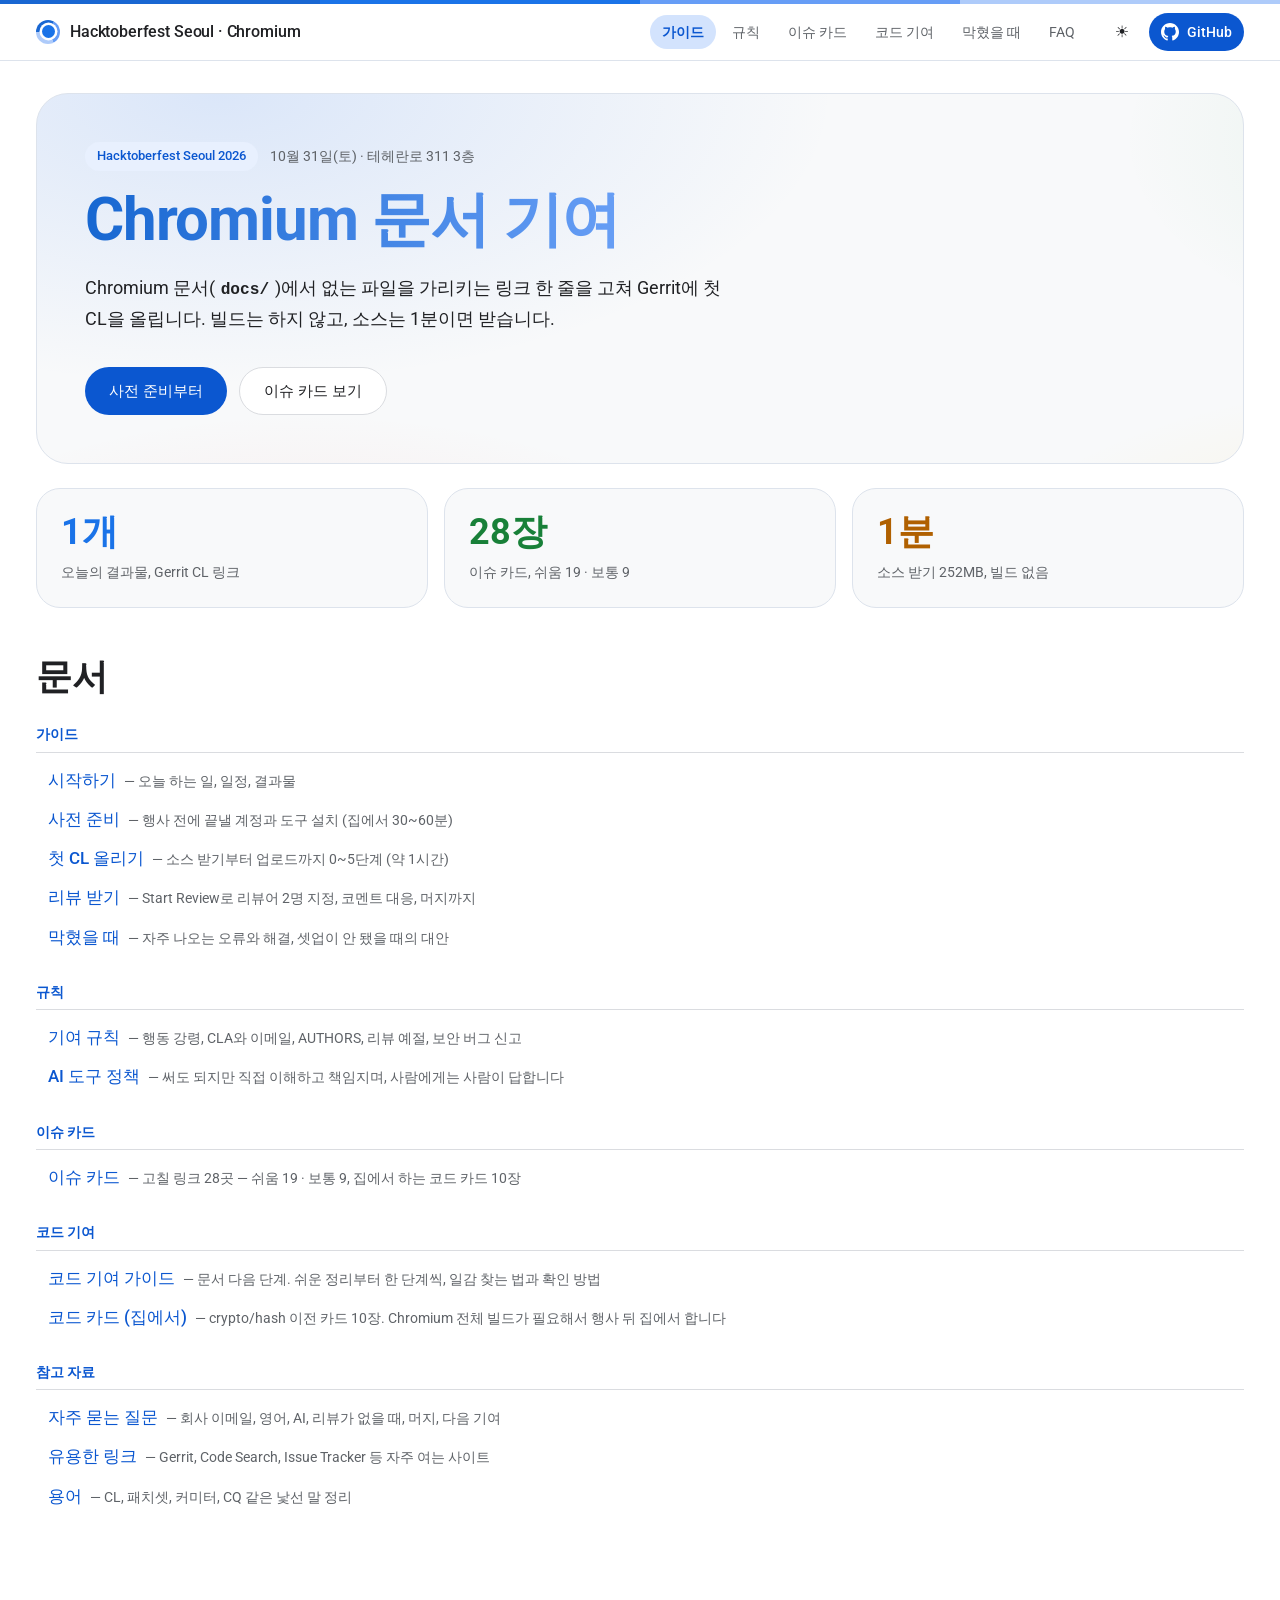
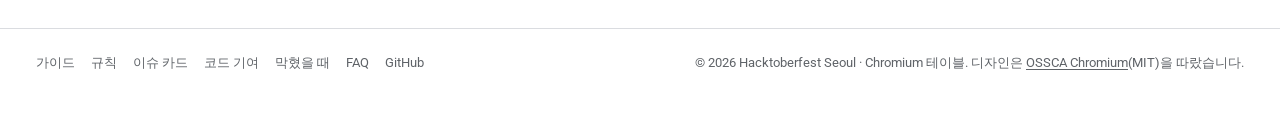
==== commit 0114ea9a: "Update guide site Co-Authored-By: Claude Opus 5.5 <noreply@anthropic.com>" ====
--- a/docs/index.html
+++ b/docs/index.html
@@ -22,7 +22,7 @@
   <div class="strip" aria-hidden="true"></div>
   <div class="container header-row">
     <a class="brand" href="index.html"><span class="mark" aria-hidden="true"><span></span></span><span class="brand-text">Hacktoberfest Seoul · Chromium</span></a>
-    <nav class="site-nav" aria-label="주 메뉴"><a href="index.html" aria-current="page" class="is-active">가이드</a><a href="rules.html">규칙</a><a href="cards.html">이슈 카드</a><a href="troubleshooting.html">막혔을 때</a><a href="faq.html">FAQ</a></nav>
+    <nav class="site-nav" aria-label="주 메뉴"><a href="index.html" aria-current="page" class="is-active">가이드</a><a href="rules.html">규칙</a><a href="cards.html">이슈 카드</a><a href="code-guide.html">코드 기여</a><a href="troubleshooting.html">막혔을 때</a><a href="faq.html">FAQ</a></nav>
     <div class="header-actions">
       <button type="button" class="theme-toggle" aria-label="테마 전환"><span class="sun">☀️</span><span class="moon">🌙</span></button>
       <a class="gh-pill" href="https://github.com/jmsmg/hacktoberfest-seoul-2026-chromium" target="_blank" rel="noopener" aria-label="GitHub 저장소"><svg xmlns="http://www.w3.org/2000/svg" width="18" height="18" viewBox="0 0 24 24" fill="currentColor" aria-hidden="true"><path d="M12 0c-6.626 0-12 5.373-12 12 0 5.302 3.438 9.8 8.207 11.387.599.111.793-.261.793-.577v-2.234c-3.338.726-4.033-1.416-4.033-1.416-.546-1.387-1.333-1.756-1.333-1.756-1.089-.745.083-.729.083-.729 1.205.084 1.839 1.237 1.839 1.237 1.07 1.834 2.807 1.304 3.492.997.107-.775.418-1.305.762-1.604-2.665-.305-5.467-1.334-5.467-5.931 0-1.311.469-2.381 1.236-3.221-.124-.303-.535-1.524.117-3.176 0 0 1.008-.322 3.301 1.23.957-.266 1.983-.399 3.003-.404 1.02.005 2.047.138 3.006.404 2.291-1.552 3.297-1.23 3.297-1.23.653 1.653.242 2.874.118 3.176.77.84 1.235 1.911 1.235 3.221 0 4.609-2.807 5.624-5.479 5.921.43.372.823 1.102.823 2.222v3.293c0 .319.192.694.801.576 4.765-1.589 8.199-6.086 8.199-11.386 0-6.627-5.373-12-12-12z"/></svg><span>GitHub</span></a>
@@ -45,13 +45,14 @@
   <h2 class="page-title">문서</h2>
 <section class="index-group"><h2>가이드</h2><ul><li><a href="start.html"><span class="index-title">시작하기</span><span class="index-desc">— 오늘 하는 일, 일정, 결과물</span></a></li><li><a href="setup.html"><span class="index-title">사전 준비</span><span class="index-desc">— 행사 전에 끝낼 계정과 도구 설치 (집에서 30~60분)</span></a></li><li><a href="first-cl.html"><span class="index-title">첫 CL 올리기</span><span class="index-desc">— 소스 받기부터 업로드까지 0~5단계 (약 1시간)</span></a></li><li><a href="review.html"><span class="index-title">리뷰 받기</span><span class="index-desc">— Start Review로 리뷰어 2명 지정, 코멘트 대응, 머지까지</span></a></li><li><a href="troubleshooting.html"><span class="index-title">막혔을 때</span><span class="index-desc">— 자주 나오는 오류와 해결, 셋업이 안 됐을 때의 대안</span></a></li></ul></section>
 <section class="index-group"><h2>규칙</h2><ul><li><a href="rules.html"><span class="index-title">기여 규칙</span><span class="index-desc">— 행동 강령, CLA와 이메일, AUTHORS, 리뷰 예절, 보안 버그 신고</span></a></li><li><a href="ai.html"><span class="index-title">AI 도구 정책</span><span class="index-desc">— 써도 되지만 직접 이해하고 책임지며, 사람에게는 사람이 답합니다</span></a></li></ul></section>
-<section class="index-group"><h2>이슈 카드</h2><ul><li><a href="cards.html"><span class="index-title">이슈 카드</span><span class="index-desc">— 고칠 링크 28곳 — 쉬움 19 · 보통 9, 집에서 하는 코드 카드 10장</span></a></li><li><a href="code.html"><span class="index-title">코드 카드 (집에서)</span><span class="index-desc">— crypto/hash 이전 카드 10장. Chromium 전체 빌드가 필요해서 행사 뒤 집에서 합니다</span></a></li></ul></section>
+<section class="index-group"><h2>이슈 카드</h2><ul><li><a href="cards.html"><span class="index-title">이슈 카드</span><span class="index-desc">— 고칠 링크 28곳 — 쉬움 19 · 보통 9, 집에서 하는 코드 카드 10장</span></a></li></ul></section>
+<section class="index-group"><h2>코드 기여</h2><ul><li><a href="code-guide.html"><span class="index-title">코드 기여 가이드</span><span class="index-desc">— 문서 다음 단계. 쉬운 정리부터 한 단계씩, 일감 찾는 법과 확인 방법</span></a></li><li><a href="code.html"><span class="index-title">코드 카드 (집에서)</span><span class="index-desc">— crypto/hash 이전 카드 10장. Chromium 전체 빌드가 필요해서 행사 뒤 집에서 합니다</span></a></li></ul></section>
 <section class="index-group"><h2>참고 자료</h2><ul><li><a href="faq.html"><span class="index-title">자주 묻는 질문</span><span class="index-desc">— 회사 이메일, 영어, AI, 리뷰가 없을 때, 머지, 다음 기여</span></a></li><li><a href="links.html"><span class="index-title">유용한 링크</span><span class="index-desc">— Gerrit, Code Search, Issue Tracker 등 자주 여는 사이트</span></a></li><li><a href="glossary.html"><span class="index-title">용어</span><span class="index-desc">— CL, 패치셋, 커미터, CQ 같은 낯선 말 정리</span></a></li></ul></section>
 </section>
 </main>
 <footer class="site-footer">
   <div class="container footer-row">
-    <nav class="footer-nav" aria-label="바닥 메뉴"><a href="index.html">가이드</a><a href="rules.html">규칙</a><a href="cards.html">이슈 카드</a><a href="troubleshooting.html">막혔을 때</a><a href="faq.html">FAQ</a><a href="https://github.com/jmsmg/hacktoberfest-seoul-2026-chromium" target="_blank" rel="noopener">GitHub</a></nav>
+    <nav class="footer-nav" aria-label="바닥 메뉴"><a href="index.html">가이드</a><a href="rules.html">규칙</a><a href="cards.html">이슈 카드</a><a href="code-guide.html">코드 기여</a><a href="troubleshooting.html">막혔을 때</a><a href="faq.html">FAQ</a><a href="https://github.com/jmsmg/hacktoberfest-seoul-2026-chromium" target="_blank" rel="noopener">GitHub</a></nav>
     <p>© 2026 Hacktoberfest Seoul · Chromium 테이블. 디자인은 <a href="https://github.com/OSSCA-chromium/contributions" target="_blank" rel="noopener">OSSCA Chromium</a>(MIT)을 따랐습니다.</p>
   </div>
 </footer>
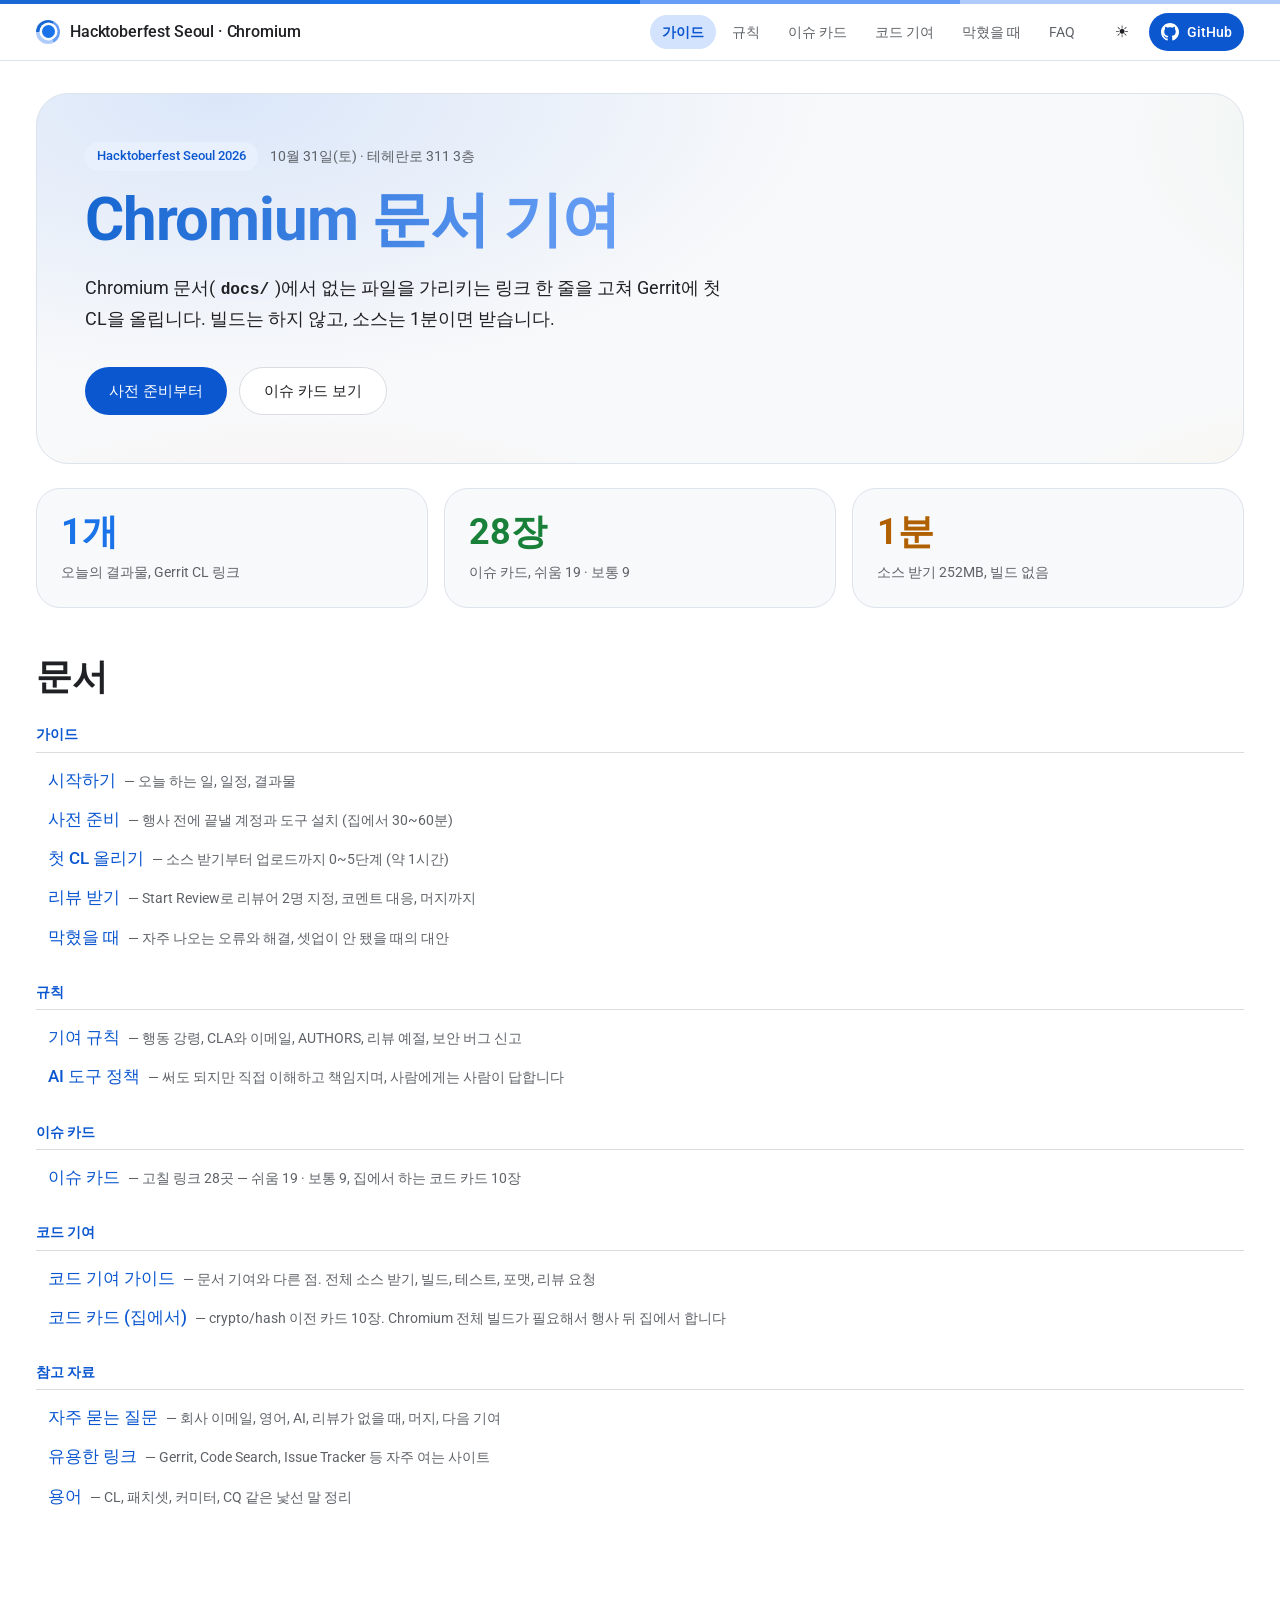
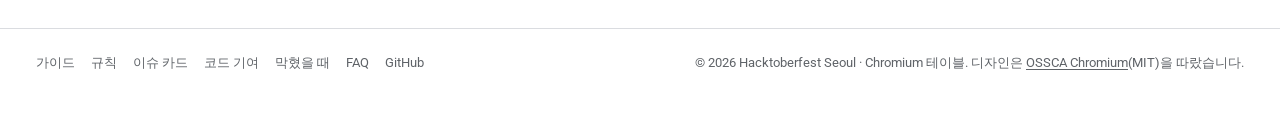
==== commit 63945af4: "Update guide site Co-Authored-By: Claude Opus 5.5 <noreply@anthropic.com>" ====
--- a/docs/index.html
+++ b/docs/index.html
@@ -46,7 +46,7 @@
 <section class="index-group"><h2>가이드</h2><ul><li><a href="start.html"><span class="index-title">시작하기</span><span class="index-desc">— 오늘 하는 일, 일정, 결과물</span></a></li><li><a href="setup.html"><span class="index-title">사전 준비</span><span class="index-desc">— 행사 전에 끝낼 계정과 도구 설치 (집에서 30~60분)</span></a></li><li><a href="first-cl.html"><span class="index-title">첫 CL 올리기</span><span class="index-desc">— 소스 받기부터 업로드까지 0~5단계 (약 1시간)</span></a></li><li><a href="review.html"><span class="index-title">리뷰 받기</span><span class="index-desc">— Start Review로 리뷰어 2명 지정, 코멘트 대응, 머지까지</span></a></li><li><a href="troubleshooting.html"><span class="index-title">막혔을 때</span><span class="index-desc">— 자주 나오는 오류와 해결, 셋업이 안 됐을 때의 대안</span></a></li></ul></section>
 <section class="index-group"><h2>규칙</h2><ul><li><a href="rules.html"><span class="index-title">기여 규칙</span><span class="index-desc">— 행동 강령, CLA와 이메일, AUTHORS, 리뷰 예절, 보안 버그 신고</span></a></li><li><a href="ai.html"><span class="index-title">AI 도구 정책</span><span class="index-desc">— 써도 되지만 직접 이해하고 책임지며, 사람에게는 사람이 답합니다</span></a></li></ul></section>
 <section class="index-group"><h2>이슈 카드</h2><ul><li><a href="cards.html"><span class="index-title">이슈 카드</span><span class="index-desc">— 고칠 링크 28곳 — 쉬움 19 · 보통 9, 집에서 하는 코드 카드 10장</span></a></li></ul></section>
-<section class="index-group"><h2>코드 기여</h2><ul><li><a href="code-guide.html"><span class="index-title">코드 기여 가이드</span><span class="index-desc">— 문서 다음 단계. 쉬운 정리부터 한 단계씩, 일감 찾는 법과 확인 방법</span></a></li><li><a href="code.html"><span class="index-title">코드 카드 (집에서)</span><span class="index-desc">— crypto/hash 이전 카드 10장. Chromium 전체 빌드가 필요해서 행사 뒤 집에서 합니다</span></a></li></ul></section>
+<section class="index-group"><h2>코드 기여</h2><ul><li><a href="code-guide.html"><span class="index-title">코드 기여 가이드</span><span class="index-desc">— 문서 기여와 다른 점. 전체 소스 받기, 빌드, 테스트, 포맷, 리뷰 요청</span></a></li><li><a href="code.html"><span class="index-title">코드 카드 (집에서)</span><span class="index-desc">— crypto/hash 이전 카드 10장. Chromium 전체 빌드가 필요해서 행사 뒤 집에서 합니다</span></a></li></ul></section>
 <section class="index-group"><h2>참고 자료</h2><ul><li><a href="faq.html"><span class="index-title">자주 묻는 질문</span><span class="index-desc">— 회사 이메일, 영어, AI, 리뷰가 없을 때, 머지, 다음 기여</span></a></li><li><a href="links.html"><span class="index-title">유용한 링크</span><span class="index-desc">— Gerrit, Code Search, Issue Tracker 등 자주 여는 사이트</span></a></li><li><a href="glossary.html"><span class="index-title">용어</span><span class="index-desc">— CL, 패치셋, 커미터, CQ 같은 낯선 말 정리</span></a></li></ul></section>
 </section>
 </main>
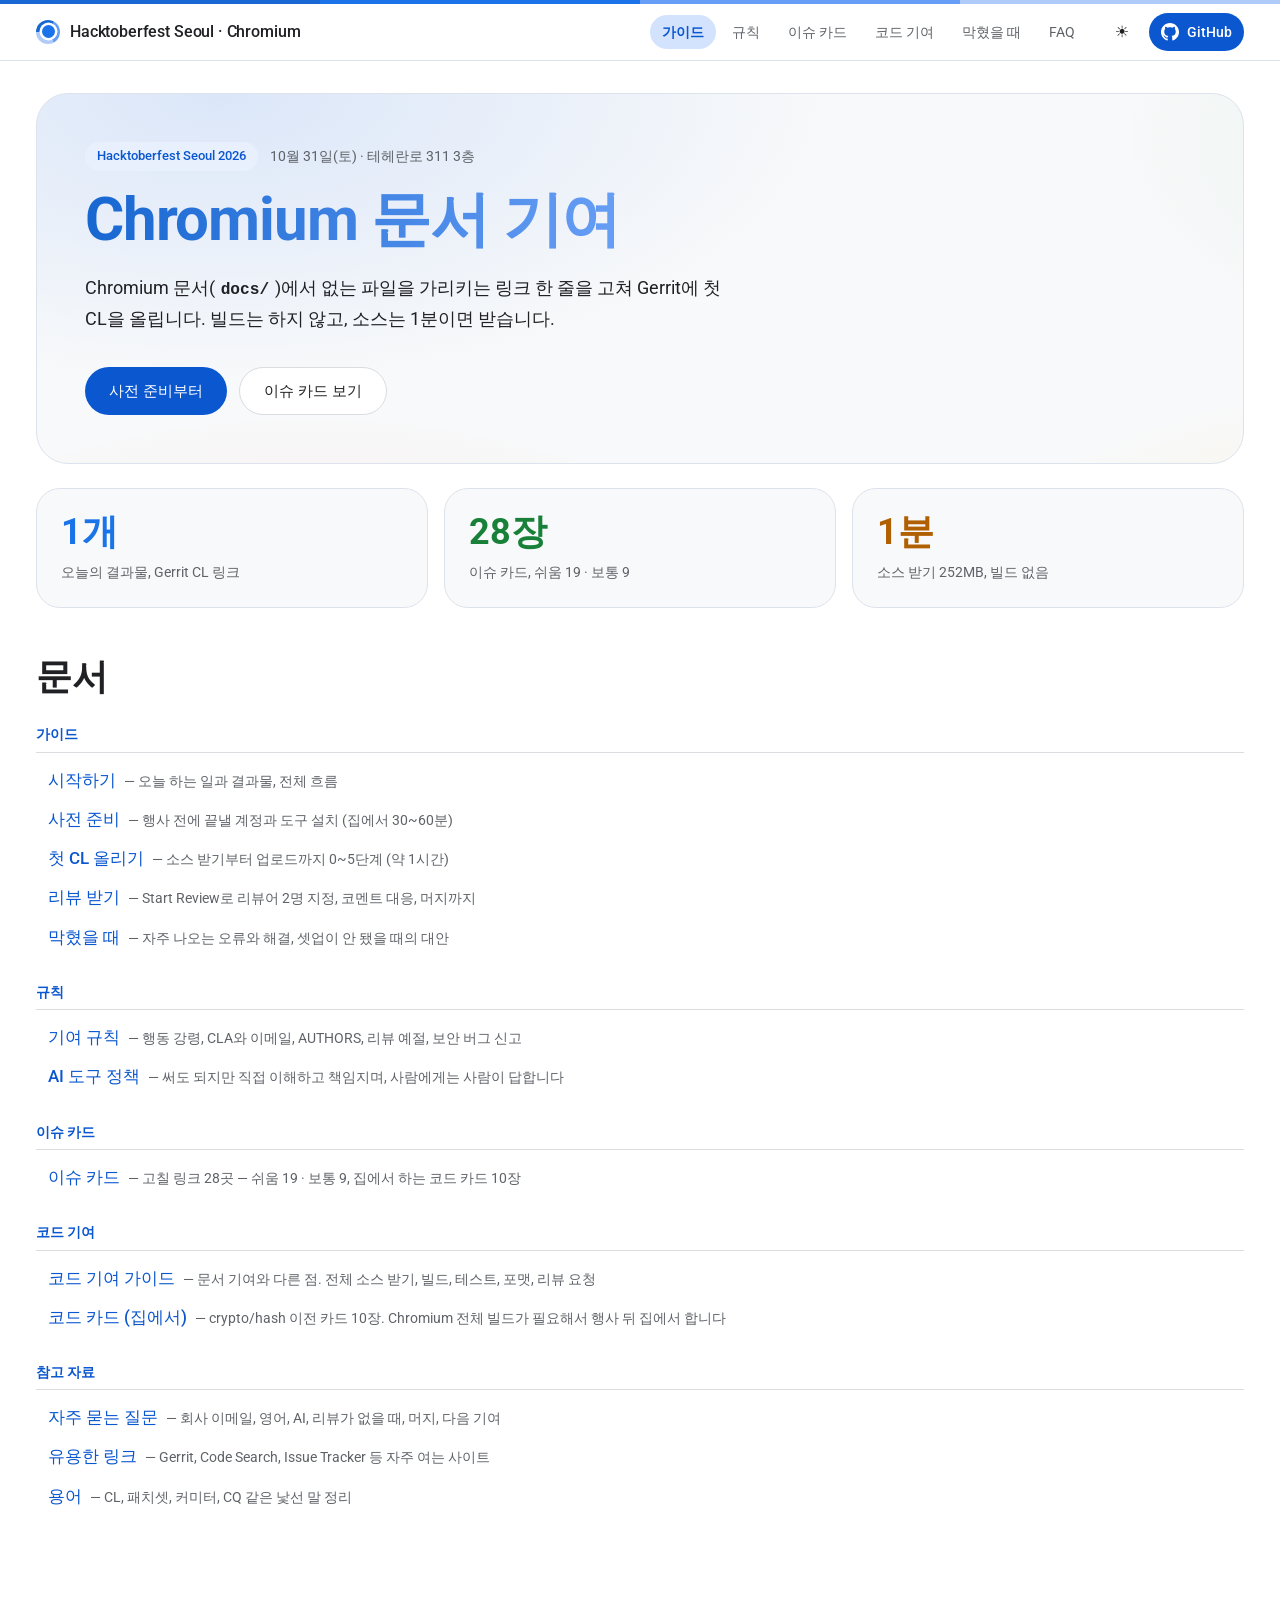
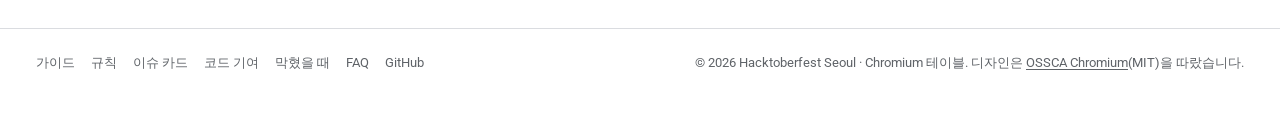
==== commit 46b7b2ab: "Update guide site Co-Authored-By: Claude Opus 5.5 <noreply@anthropic.com>" ====
--- a/docs/index.html
+++ b/docs/index.html
@@ -43,7 +43,7 @@
 </section>
 <section class="home-docs">
   <h2 class="page-title">문서</h2>
-<section class="index-group"><h2>가이드</h2><ul><li><a href="start.html"><span class="index-title">시작하기</span><span class="index-desc">— 오늘 하는 일, 일정, 결과물</span></a></li><li><a href="setup.html"><span class="index-title">사전 준비</span><span class="index-desc">— 행사 전에 끝낼 계정과 도구 설치 (집에서 30~60분)</span></a></li><li><a href="first-cl.html"><span class="index-title">첫 CL 올리기</span><span class="index-desc">— 소스 받기부터 업로드까지 0~5단계 (약 1시간)</span></a></li><li><a href="review.html"><span class="index-title">리뷰 받기</span><span class="index-desc">— Start Review로 리뷰어 2명 지정, 코멘트 대응, 머지까지</span></a></li><li><a href="troubleshooting.html"><span class="index-title">막혔을 때</span><span class="index-desc">— 자주 나오는 오류와 해결, 셋업이 안 됐을 때의 대안</span></a></li></ul></section>
+<section class="index-group"><h2>가이드</h2><ul><li><a href="start.html"><span class="index-title">시작하기</span><span class="index-desc">— 오늘 하는 일과 결과물, 전체 흐름</span></a></li><li><a href="setup.html"><span class="index-title">사전 준비</span><span class="index-desc">— 행사 전에 끝낼 계정과 도구 설치 (집에서 30~60분)</span></a></li><li><a href="first-cl.html"><span class="index-title">첫 CL 올리기</span><span class="index-desc">— 소스 받기부터 업로드까지 0~5단계 (약 1시간)</span></a></li><li><a href="review.html"><span class="index-title">리뷰 받기</span><span class="index-desc">— Start Review로 리뷰어 2명 지정, 코멘트 대응, 머지까지</span></a></li><li><a href="troubleshooting.html"><span class="index-title">막혔을 때</span><span class="index-desc">— 자주 나오는 오류와 해결, 셋업이 안 됐을 때의 대안</span></a></li></ul></section>
 <section class="index-group"><h2>규칙</h2><ul><li><a href="rules.html"><span class="index-title">기여 규칙</span><span class="index-desc">— 행동 강령, CLA와 이메일, AUTHORS, 리뷰 예절, 보안 버그 신고</span></a></li><li><a href="ai.html"><span class="index-title">AI 도구 정책</span><span class="index-desc">— 써도 되지만 직접 이해하고 책임지며, 사람에게는 사람이 답합니다</span></a></li></ul></section>
 <section class="index-group"><h2>이슈 카드</h2><ul><li><a href="cards.html"><span class="index-title">이슈 카드</span><span class="index-desc">— 고칠 링크 28곳 — 쉬움 19 · 보통 9, 집에서 하는 코드 카드 10장</span></a></li></ul></section>
 <section class="index-group"><h2>코드 기여</h2><ul><li><a href="code-guide.html"><span class="index-title">코드 기여 가이드</span><span class="index-desc">— 문서 기여와 다른 점. 전체 소스 받기, 빌드, 테스트, 포맷, 리뷰 요청</span></a></li><li><a href="code.html"><span class="index-title">코드 카드 (집에서)</span><span class="index-desc">— crypto/hash 이전 카드 10장. Chromium 전체 빌드가 필요해서 행사 뒤 집에서 합니다</span></a></li></ul></section>
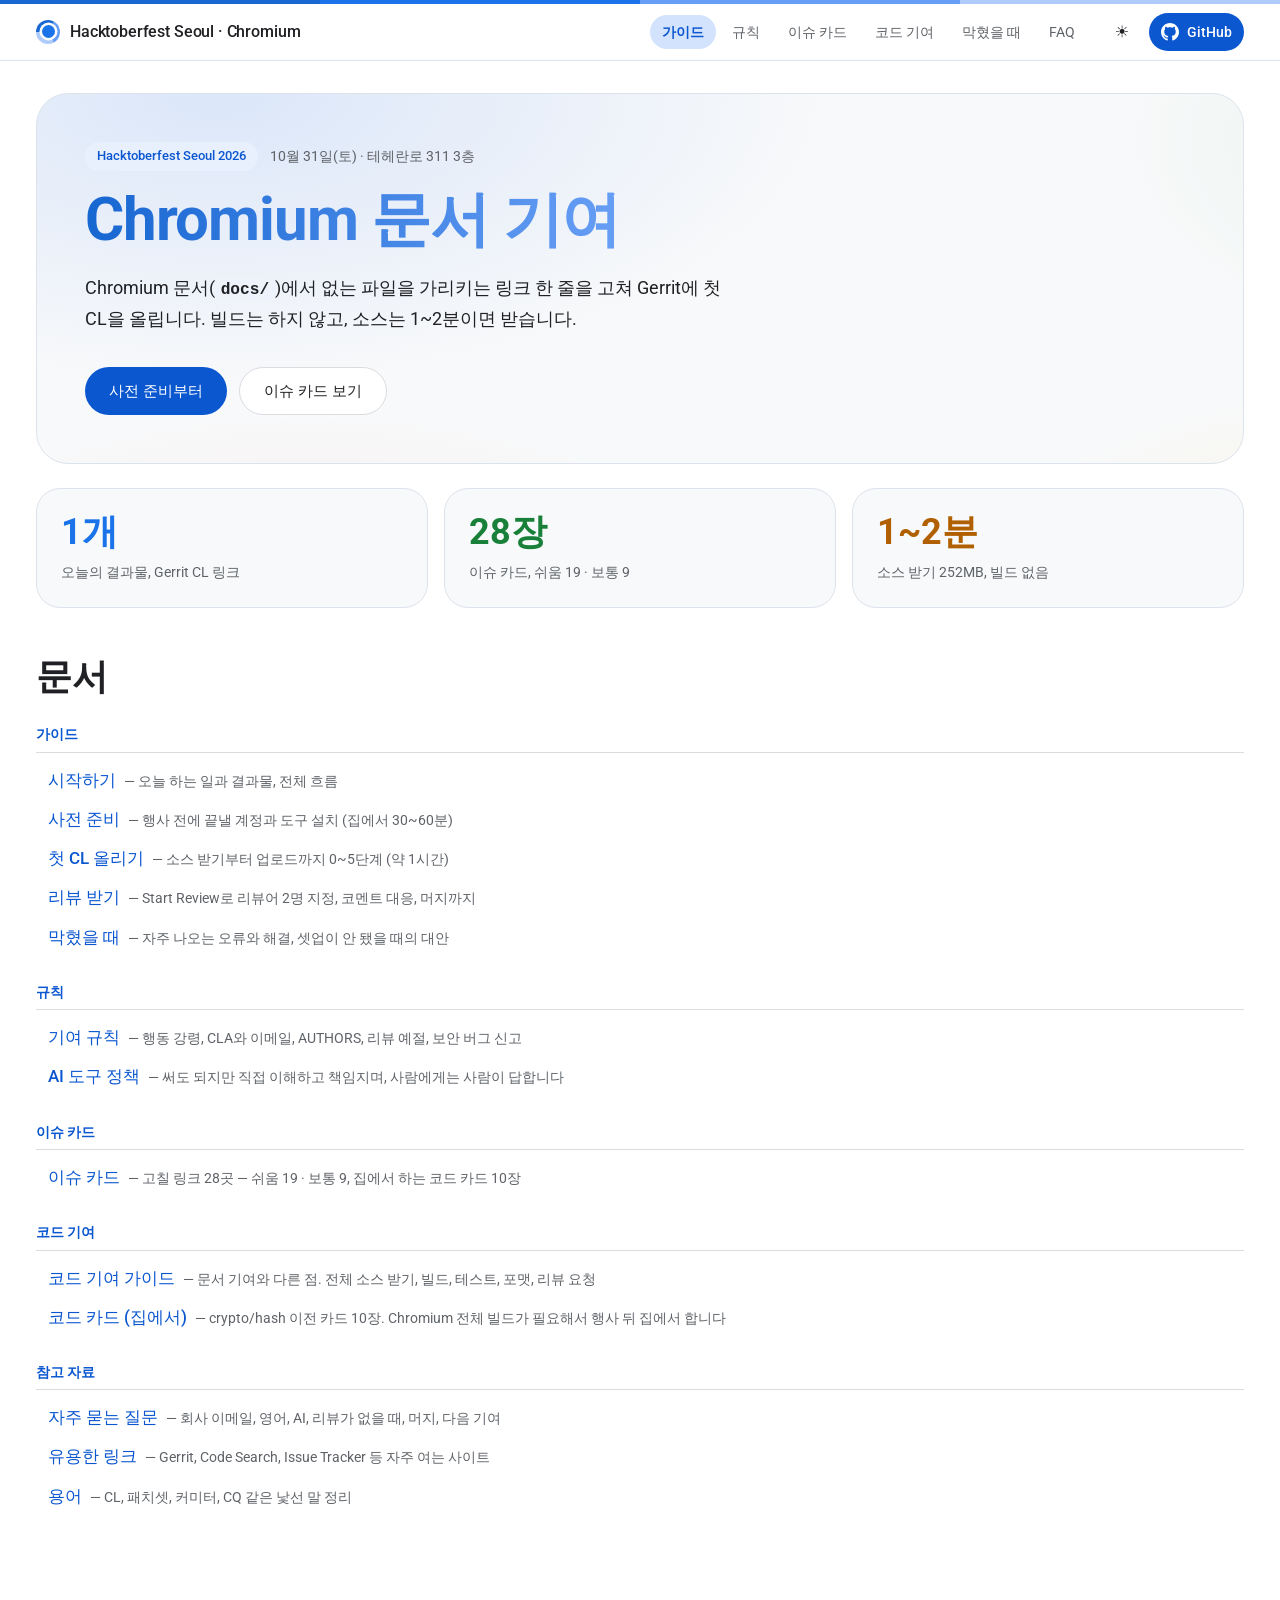
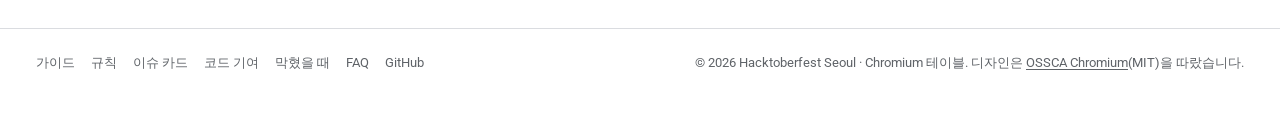
==== commit ffe84128: "Update guide site Co-Authored-By: Claude Opus 5.5 <noreply@anthropic.com>" ====
--- a/docs/index.html
+++ b/docs/index.html
@@ -33,13 +33,13 @@
 <section class="hero brand-mesh">
   <p class="eyebrow"><span class="label-chip">Hacktoberfest Seoul 2026</span><span>10월 31일(토) · 테헤란로 311 3층</span></p>
   <h1 class="hero-title"><span class="brand-gradient-text">Chromium 문서 기여</span></h1>
-  <p class="hero-lead">Chromium 문서(<code>docs/</code>)에서 없는 파일을 가리키는 링크 한 줄을 고쳐 Gerrit에 첫 CL을 올립니다. 빌드는 하지 않고, 소스는 1분이면 받습니다.</p>
+  <p class="hero-lead">Chromium 문서(<code>docs/</code>)에서 없는 파일을 가리키는 링크 한 줄을 고쳐 Gerrit에 첫 CL을 올립니다. 빌드는 하지 않고, 소스는 1~2분이면 받습니다.</p>
   <div class="hero-cta"><a class="btn btn-primary" href="setup.html">사전 준비부터</a><a class="btn btn-outline" href="cards.html">이슈 카드 보기</a></div>
 </section>
 <section class="stats" aria-label="한눈에">
   <div class="stat"><p class="stat-num blue">1개</p><p class="stat-label">오늘의 결과물, Gerrit CL 링크</p></div>
   <div class="stat"><p class="stat-num green">28장</p><p class="stat-label">이슈 카드, 쉬움 19 · 보통 9</p></div>
-  <div class="stat"><p class="stat-num amber">1분</p><p class="stat-label">소스 받기 252MB, 빌드 없음</p></div>
+  <div class="stat"><p class="stat-num amber">1~2분</p><p class="stat-label">소스 받기 252MB, 빌드 없음</p></div>
 </section>
 <section class="home-docs">
   <h2 class="page-title">문서</h2>
